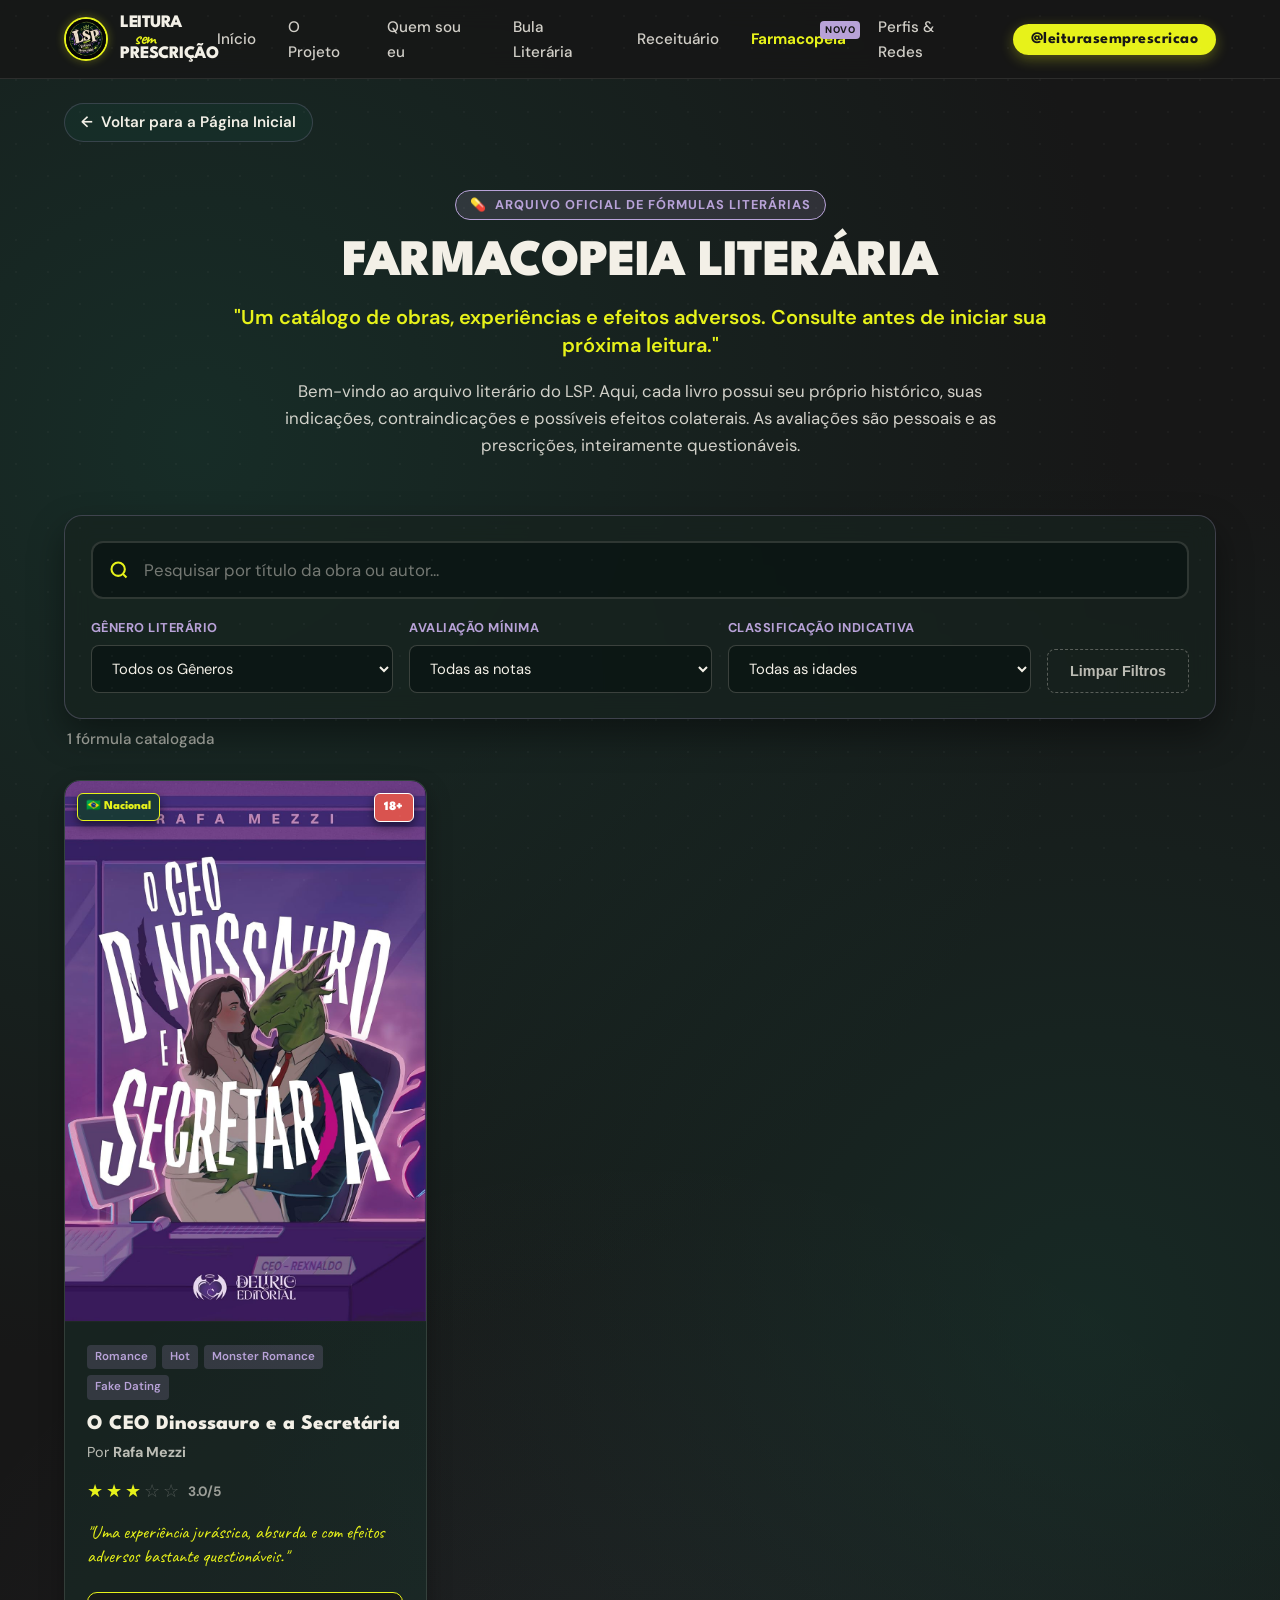
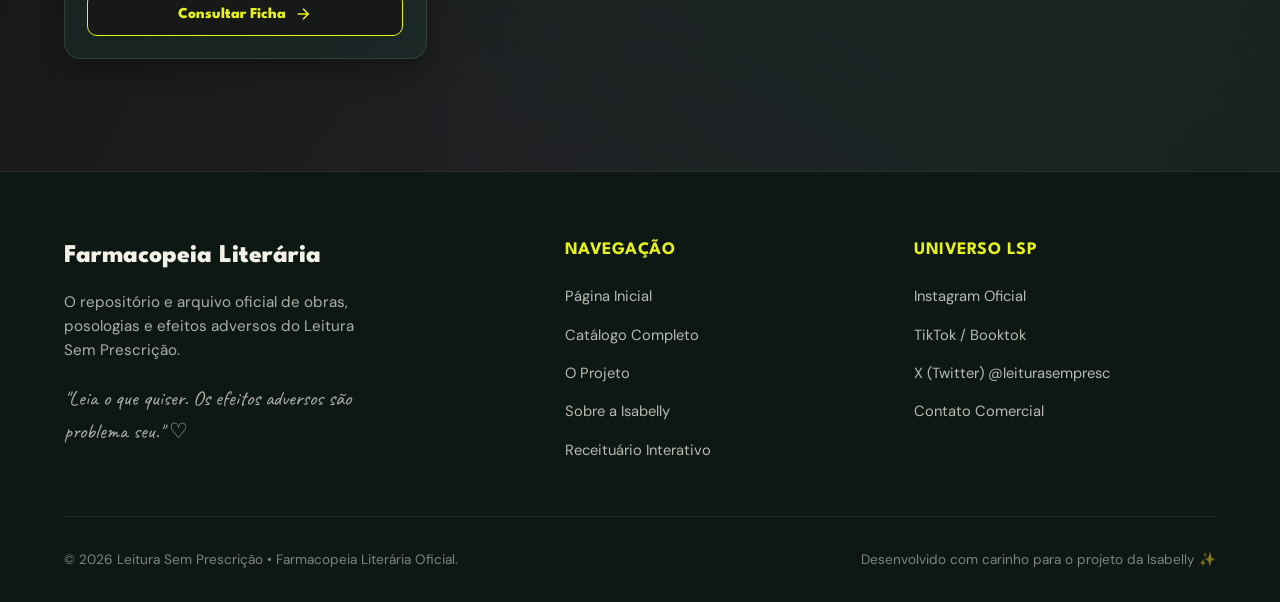
==== farmacopeia.html @ 171c2fbe "isaGay" ====
<!DOCTYPE html>
<html lang="pt-BR">
<head>
  <meta charset="UTF-8">
  <meta name="viewport" content="width=device-width, initial-scale=1.0">
  <title>Farmacopeia Literária | Leitura Sem Prescrição</title>
  <meta name="description" content="Um catálogo de obras, experiências e efeitos adversos. Consulte antes de iniciar sua próxima leitura.">
  <link rel="icon" type="image/jpeg" href="assets/img/logo-badge.jpg">

  <!-- Fontes Oficiais -->
  <link rel="preconnect" href="https://fonts.googleapis.com">
  <link rel="preconnect" href="https://fonts.gstatic.com" crossorigin>
  <link href="https://fonts.googleapis.com/css2?family=Caveat:wght@600;700&family=DM+Sans:ital,opsz,wght@0,9..40,400;0,9..40,500;0,9..40,700;1,9..40,400&family=League+Spartan:wght@700;800;900&family=Playfair+Display:ital,wght@0,700;1,700&display=swap" rel="stylesheet">

  <!-- Estilos Gerais e Específicos -->
  <link rel="stylesheet" href="assets/css/style.css">
  <link rel="stylesheet" href="assets/css/farmacopeia.css">
</head>
<body>

  <!-- Navegação Superior -->
  <nav class="navbar" id="navbar">
    <div class="container nav-container">
      <a href="index.html" class="brand-logo">
        <img src="assets/img/logo-badge.jpg" alt="Logo Leitura Sem Prescrição" class="nav-logo-thumb">
        <div class="brand-text">
          <span class="title-main">Leitura</span>
          <span class="title-hand">sem</span>
          <span class="title-main">Prescrição</span>
        </div>
      </a>

      <button class="mobile-toggle" id="mobileToggle" aria-label="Abrir Menu">
        <svg width="24" height="24" viewBox="0 0 24 24" fill="none" stroke="currentColor" stroke-width="2">
          <path d="M4 6h16M4 12h16M4 18h16"/>
        </svg>
      </button>

      <ul class="nav-menu" id="navMenu">
        <li><a href="index.html" class="nav-link">Início</a></li>
        <li><a href="index.html#sobre" class="nav-link">O Projeto</a></li>
        <li><a href="index.html#criadora" class="nav-link">Quem sou eu</a></li>
        <li><a href="index.html#pilares" class="nav-link">Bula Literária</a></li>
        <li><a href="index.html#receituario" class="nav-link">Receituário</a></li>
        <li><a href="farmacopeia.html" class="nav-link nav-highlight">Farmacopeia</a></li>
        <li><a href="index.html#redes" class="nav-link">Perfis & Redes</a></li>
        <li><a href="https://www.instagram.com/leiturasemprescricao" target="_blank" rel="noopener" class="nav-cta">@leiturasemprescricao</a></li>
      </ul>
    </div>
  </nav>

  <!-- Barra de Retorno / Breadcrumb -->
  <div class="container breadcrumb-bar">
    <a href="index.html" class="btn-voltar">
      <span>←</span>
      <span>Voltar para a Página Inicial</span>
    </a>
  </div>

  <!-- Cabeçalho Oficial da Farmacopeia -->
  <header class="farmacopeia-header">
    <div class="container header-inner">
      <span class="badge-archive">
        <span>💊</span>
        <span>Arquivo Oficial de Fórmulas Literárias</span>
      </span>
      <h1 class="farmacopeia-title">FARMACOPEIA LITERÁRIA</h1>
      <p class="farmacopeia-subtitle">
        "Um catálogo de obras, experiências e efeitos adversos. Consulte antes de iniciar sua próxima leitura."
      </p>
      <p class="farmacopeia-desc">
        Bem-vindo ao arquivo literário do LSP. Aqui, cada livro possui seu próprio histórico, suas indicações, contraindicações e possíveis efeitos colaterais. As avaliações são pessoais e as prescrições, inteiramente questionáveis.
      </p>
    </div>
  </header>

  <!-- Seção de Filtros e Pesquisa em Tempo Real -->
  <section class="filters-section">
    <div class="container">
      <div class="filters-wrapper">
        <!-- Campo de Pesquisa -->
        <div class="search-box-row">
          <div class="search-input-group">
            <span class="search-icon">
              <svg width="20" height="20" viewBox="0 0 24 24" fill="none" stroke="currentColor" stroke-width="2.5">
                <circle cx="11" cy="11" r="8"/>
                <line x1="21" y1="21" x2="16.65" y2="16.65"/>
              </svg>
            </span>
            <input 
              type="text" 
              id="searchInput" 
              class="search-input" 
              placeholder="Pesquisar por título da obra ou autor..."
              autocomplete="off"
            >
          </div>
        </div>

        <!-- Filtros Rápidos -->
        <div class="filters-row">
          <div class="filter-item">
            <label for="filterGenero">Gênero Literário</label>
            <select id="filterGenero" class="custom-select">
              <option value="">Todos os Gêneros</option>
            </select>
          </div>

          <div class="filter-item">
            <label for="filterAvaliacao">Avaliação Mínima</label>
            <select id="filterAvaliacao" class="custom-select">
              <option value="">Todas as notas</option>
              <option value="5">★★★★★ (5 estrelas)</option>
              <option value="4">★★★★☆ (4+ estrelas)</option>
              <option value="3">★★★☆☆ (3+ estrelas)</option>
            </select>
          </div>

          <div class="filter-item">
            <label for="filterClassificacao">Classificação Indicativa</label>
            <select id="filterClassificacao" class="custom-select">
              <option value="">Todas as idades</option>
            </select>
          </div>

          <button type="button" id="btnLimparFiltros" class="btn-limpar">
            <span>Limpar Filtros</span>
          </button>
        </div>
      </div>

      <!-- Barra de Resultados -->
      <div class="catalog-status-bar">
        <span class="results-counter" id="resultsCounter">Carregando acervo...</span>
      </div>

      <!-- Grade do Catálogo -->
      <div class="catalog-grid" id="catalogGrid">
        <!-- Cards inseridos dinamicamente pelo JavaScript -->
      </div>

      <!-- Estado Vazio / Sem Resultados -->
      <div class="empty-state" id="emptyState" style="display: none;">
        <div class="empty-icon">🧪</div>
        <h3>Fórmula não encontrada!</h3>
        <p>Não encontramos essa fórmula no nosso arquivo. Tente outra busca ou limpe os filtros para explorar outras obras!</p>
      </div>
    </div>
  </section>

  <!-- Modal / Painel da Ficha Farmacêutica -->
  <div class="ficha-modal" id="fichaModal" role="dialog" aria-modal="true">
    <div class="modal-backdrop" id="modalBackdrop"></div>
    <div class="modal-dialog">
      <button class="modal-close-btn" id="modalClose" aria-label="Fechar Ficha">
        <svg width="20" height="20" viewBox="0 0 24 24" fill="none" stroke="currentColor" stroke-width="2.5">
          <line x1="18" y1="6" x2="6" y2="18"/>
          <line x1="6" y1="6" x2="18" y2="18"/>
        </svg>
      </button>
      <div id="fichaContent">
        <!-- Conteúdo detalhado injetado via JavaScript -->
      </div>
    </div>
  </div>

  <!-- Rodapé -->
  <footer class="footer">
    <div class="container">
      <div class="footer-top">
        <div class="footer-brand">
          <h4>Farmacopeia Literária</h4>
          <p>
            O repositório e arquivo oficial de obras, posologias e efeitos adversos do Leitura Sem Prescrição.
          </p>
          <p class="font-hand text-yellow" style="font-size: 1.3rem;">
            "Leia o que quiser. Os efeitos adversos são problema seu." ♡
          </p>
        </div>

        <div class="footer-col">
          <h5>Navegação</h5>
          <ul class="footer-links">
            <li><a href="index.html">Página Inicial</a></li>
            <li><a href="farmacopeia.html">Catálogo Completo</a></li>
            <li><a href="index.html#sobre">O Projeto</a></li>
            <li><a href="index.html#criadora">Sobre a Isabelly</a></li>
            <li><a href="index.html#receituario">Receituário Interativo</a></li>
          </ul>
        </div>

        <div class="footer-col">
          <h5>Universo LSP</h5>
          <ul class="footer-links">
            <li><a href="https://www.instagram.com/leiturasemprescricao" target="_blank" rel="noopener">Instagram Oficial</a></li>
            <li><a href="https://www.tiktok.com/@leiturasemprescricao" target="_blank" rel="noopener">TikTok / Booktok</a></li>
            <li><a href="https://x.com/leiturasempresc" target="_blank" rel="noopener">X (Twitter) @leiturasempresc</a></li>
            <li><a href="mailto:contato.leiturasemprescricao@gmail.com">Contato Comercial</a></li>
          </ul>
        </div>
      </div>

      <div class="footer-bottom">
        <div>© 2026 Leitura Sem Prescrição • Farmacopeia Literária Oficial.</div>
        <div>Desenvolvido com carinho para o projeto da Isabelly ✨</div>
      </div>
    </div>
  </footer>

  <!-- Scripts: Banco de Dados de Livros e Lógica da Farmacopeia -->
  <script src="assets/data/livros.js"></script>
  <script src="assets/js/farmacopeia.js"></script>
</body>
</html>
---- assets/css/style.css ----
:root {
  --color-green-deep: #173B32;
  --color-green-darker: #0d231e;
  --color-offwhite: #F3F0E7;
  --color-black: #171717;
  --color-lilac: #B8A2D8;
  --color-acid-yellow: #E7F21A;
  --color-dark-surface: #1f2723;
  --color-card-bg: rgba(23, 59, 50, 0.45);
  
  --font-title: 'League Spartan', -apple-system, sans-serif;
  --font-body: 'DM Sans', sans-serif;
  --font-hand: 'Caveat', cursive;
  --font-editorial: 'Playfair Display', serif;

  --border-radius: 16px;
  --transition: all 0.25s cubic-bezier(0.16, 1, 0.3, 1);
}

/* Reset e Base */
* {
  margin: 0;
  padding: 0;
  box-sizing: border-box;
}

html {
  scroll-behavior: smooth;
}

body {
  background-color: var(--color-black);
  color: var(--color-offwhite);
  font-family: var(--font-body);
  line-height: 1.6;
  overflow-x: hidden;
  position: relative;
  background-image: 
    radial-gradient(circle at 15% 20%, rgba(23, 59, 50, 0.6) 0%, transparent 45%),
    radial-gradient(circle at 85% 60%, rgba(23, 59, 50, 0.5) 0%, transparent 50%),
    radial-gradient(circle at 50% 90%, rgba(184, 162, 216, 0.08) 0%, transparent 40%);
}

/* Textura sutil de ruído/grão analógico */
body::before {
  content: "";
  position: fixed;
  top: 0; left: 0; right: 0; bottom: 0;
  background: radial-gradient(#ffffff 1px, transparent 1px);
  background-size: 32px 32px;
  opacity: 0.03;
  pointer-events: none;
  z-index: 9999;
}

a {
  color: inherit;
  text-decoration: none;
}

img {
  max-width: 100%;
  display: block;
}

/* Container */
.container {
  width: 90%;
  max-width: 1180px;
  margin: 0 auto;
}

/* Tipografia e Helpers */
.font-hand {
  font-family: var(--font-hand);
}

.text-yellow {
  color: var(--color-acid-yellow);
}

.text-lilac {
  color: var(--color-lilac);
}

.doodle-crown {
  display: inline-block;
  color: var(--color-acid-yellow);
  margin-right: 6px;
  transform: rotate(-8deg);
}

.doodle-sparkle {
  color: var(--color-lilac);
  display: inline-block;
}

/* Navbar */
.navbar {
  position: sticky;
  top: 0;
  z-index: 1000;
  backdrop-filter: blur(14px);
  -webkit-backdrop-filter: blur(14px);
  background: rgba(23, 23, 23, 0.85);
  border-bottom: 1px solid rgba(243, 240, 231, 0.1);
  transition: var(--transition);
}

.nav-container {
  display: flex;
  justify-content: space-between;
  align-items: center;
  padding: 0.85rem 0;
}

.brand-logo {
  display: flex;
  align-items: center;
  gap: 12px;
}

.nav-logo-thumb {
  width: 44px;
  height: 44px;
  border-radius: 50%;
  border: 2px solid var(--color-acid-yellow);
  object-fit: cover;
  box-shadow: 0 0 10px rgba(231, 242, 26, 0.3);
}

.brand-text {
  font-family: var(--font-title);
  font-weight: 800;
  font-size: 1.25rem;
  letter-spacing: -0.5px;
  display: flex;
  flex-direction: column;
  line-height: 1;
}

.brand-text .title-main {
  color: var(--color-offwhite);
  text-transform: uppercase;
  font-size: 1.1rem;
}

.brand-text .title-hand {
  font-family: var(--font-hand);
  color: var(--color-acid-yellow);
  font-size: 1.15rem;
  margin: -3px 0 -2px 14px;
  font-weight: bold;
}

.nav-menu {
  display: flex;
  gap: 2rem;
  list-style: none;
  align-items: center;
}

.nav-link {
  font-weight: 500;
  font-size: 0.95rem;
  position: relative;
  transition: var(--transition);
  color: rgba(243, 240, 231, 0.85);
}

.nav-link:hover {
  color: var(--color-acid-yellow);
}

.nav-cta {
  background: var(--color-acid-yellow);
  color: var(--color-black);
  padding: 0.5rem 1.1rem;
  border-radius: 99px;
  font-weight: 700;
  font-family: var(--font-title);
  letter-spacing: 0.5px;
  box-shadow: 0 4px 14px rgba(231, 242, 26, 0.3);
  transition: var(--transition);
}

.nav-cta:hover {
  transform: translateY(-2px);
  background: #f7ff3d;
  box-shadow: 0 6px 18px rgba(231, 242, 26, 0.5);
  color: #000;
}

.mobile-toggle {
  display: none;
  background: none;
  border: none;
  color: var(--color-offwhite);
  cursor: pointer;
}

/* Banner ticker / fita de tópicos */
.ticker-banner {
  background: var(--color-acid-yellow);
  color: var(--color-black);
  padding: 10px 0;
  overflow: hidden;
  white-space: nowrap;
  font-family: var(--font-title);
  font-weight: 800;
  text-transform: uppercase;
  font-size: 0.9rem;
  letter-spacing: 1px;
  box-shadow: inset 0 2px 5px rgba(0,0,0,0.2);
  transform: rotate(-0.7deg);
  margin-top: -5px;
  margin-bottom: 2rem;
  border-top: 2px solid var(--color-black);
  border-bottom: 2px solid var(--color-black);
}

.ticker-track {
  display: inline-flex;
  animation: ticker-slide 28s linear infinite;
}

.ticker-item {
  display: inline-flex;
  align-items: center;
  gap: 1.5rem;
  padding-right: 2rem;
}

.ticker-dot {
  width: 8px;
  height: 8px;
  background-color: var(--color-black);
  border-radius: 50%;
  display: inline-block;
}

@keyframes ticker-slide {
  from { transform: translateX(0); }
  to { transform: translateX(-50%); }
}

/* HERO SECTION */
.hero {
  padding: 3rem 0 5rem;
  position: relative;
}

.hero-grid {
  display: grid;
  grid-template-columns: 1.15fr 0.85fr;
  gap: 3.5rem;
  align-items: center;
}

.hero-tag {
  display: inline-flex;
  align-items: center;
  gap: 8px;
  background: rgba(184, 162, 216, 0.15);
  border: 1px solid var(--color-lilac);
  color: var(--color-lilac);
  padding: 6px 14px;
  border-radius: 99px;
  font-size: 0.85rem;
  font-weight: 600;
  margin-bottom: 1.5rem;
}

.hero-title {
  font-family: var(--font-title);
  font-size: 3.4rem;
  font-weight: 800;
  line-height: 1.08;
  letter-spacing: -1px;
  margin-bottom: 1.25rem;
}

.hero-title .handwriting {
  font-family: var(--font-hand);
  color: var(--color-acid-yellow);
  font-size: 4rem;
  display: inline-block;
  transform: rotate(-4deg);
  font-weight: 700;
  margin: 0 4px;
}

.hero-subtitle {
  font-size: 1.2rem;
  color: rgba(243, 240, 231, 0.85);
  margin-bottom: 2rem;
  max-width: 540px;
}

/* Papel rasgado adesivo "Aviso de Bula" */
.torn-paper-note {
  position: relative;
  background: var(--color-offwhite);
  color: var(--color-black);
  padding: 1.4rem 1.6rem;
  border-radius: 4px;
  box-shadow: 0 10px 25px rgba(0, 0, 0, 0.4), 0 2px 4px rgba(0,0,0,0.2);
  margin-bottom: 2rem;
  transform: rotate(-1.5deg);
  border-left: 6px solid var(--color-acid-yellow);
  font-family: var(--font-hand);
  font-size: 1.45rem;
  line-height: 1.35;
  font-weight: 700;
}

.torn-paper-note::before {
  content: "TAPE / PRESCRIÇÃO";
  position: absolute;
  top: -12px;
  right: 25px;
  background: rgba(184, 162, 216, 0.85);
  color: #171717;
  font-family: var(--font-title);
  font-size: 0.65rem;
  padding: 3px 12px;
  font-weight: 800;
  letter-spacing: 1px;
  transform: rotate(3deg);
  box-shadow: 0 2px 4px rgba(0,0,0,0.15);
}

.torn-paper-note .note-heart {
  color: var(--color-green-deep);
  font-size: 1.6rem;
  display: inline-block;
  margin-left: 6px;
  vertical-align: middle;
}

.hero-actions {
  display: flex;
  gap: 1rem;
  flex-wrap: wrap;
  align-items: center;
}

.btn-primary {
  display: inline-flex;
  align-items: center;
  gap: 10px;
  background: var(--color-acid-yellow);
  color: var(--color-black);
  font-family: var(--font-title);
  font-weight: 800;
  font-size: 1rem;
  padding: 0.85rem 1.75rem;
  border-radius: 99px;
  transition: var(--transition);
  box-shadow: 0 6px 20px rgba(231, 242, 26, 0.35);
}

.btn-primary:hover {
  transform: translateY(-3px) scale(1.02);
  background: #f7ff3d;
  box-shadow: 0 10px 28px rgba(231, 242, 26, 0.5);
}

.btn-secondary {
  display: inline-flex;
  align-items: center;
  gap: 10px;
  background: transparent;
  color: var(--color-offwhite);
  border: 2px solid rgba(243, 240, 231, 0.3);
  font-family: var(--font-title);
  font-weight: 700;
  font-size: 1rem;
  padding: 0.8rem 1.6rem;
  border-radius: 99px;
  transition: var(--transition);
}

.btn-secondary:hover {
  border-color: var(--color-lilac);
  color: var(--color-lilac);
  background: rgba(184, 162, 216, 0.1);
  transform: translateY(-2px);
}

/* Imagem Visual Hero */
.hero-visual {
  position: relative;
  display: flex;
  justify-content: center;
  align-items: center;
}

.hero-badge-wrap {
  position: relative;
  z-index: 2;
  width: 100%;
  max-width: 420px;
  animation: floatSlow 6s ease-in-out infinite;
}

@keyframes floatSlow {
  0%, 100% { transform: translateY(0px) rotate(0deg); }
  50% { transform: translateY(-10px) rotate(1deg); }
}

.hero-main-img {
  width: 100%;
  border-radius: 50%;
  box-shadow: 0 20px 50px rgba(0, 0, 0, 0.7), 0 0 0 8px rgba(23, 59, 50, 0.6), 0 0 25px rgba(231, 242, 26, 0.25);
  border: 4px solid var(--color-acid-yellow);
}

/* Badges flutuantes */
.float-tag {
  position: absolute;
  background: #171717;
  border: 1px solid var(--color-lilac);
  color: var(--color-offwhite);
  padding: 8px 14px;
  border-radius: 12px;
  font-size: 0.85rem;
  font-weight: 600;
  box-shadow: 0 8px 24px rgba(0,0,0,0.5);
  display: flex;
  align-items: center;
  gap: 8px;
  z-index: 3;
}

.float-tag.tag-top-right {
  top: 10px;
  right: -15px;
  border-color: var(--color-acid-yellow);
  transform: rotate(6deg);
}

.float-tag.tag-bottom-left {
  bottom: 25px;
  left: -20px;
  border-color: var(--color-lilac);
  transform: rotate(-5deg);
}

/* SEÇÃO MANIFESTO / SOBRE O PROJETO */
.section {
  padding: 5rem 0;
  position: relative;
}

.section-darker {
  background-color: rgba(13, 35, 30, 0.65);
  border-top: 1px solid rgba(243, 240, 231, 0.05);
  border-bottom: 1px solid rgba(243, 240, 231, 0.05);
}

.section-header {
  text-align: center;
  max-width: 700px;
  margin: 0 auto 3.5rem;
}

.section-subtitle {
  font-family: var(--font-hand);
  color: var(--color-acid-yellow);
  font-size: 1.5rem;
  font-weight: bold;
  letter-spacing: 0.5px;
}

.section-title {
  font-family: var(--font-title);
  font-size: 2.5rem;
  font-weight: 800;
  color: var(--color-offwhite);
  margin-top: 4px;
  text-transform: uppercase;
}

.manifesto-cards {
  display: grid;
  grid-template-columns: repeat(auto-fit, minmax(320px, 1fr));
  gap: 2rem;
}

.manifesto-card {
  background: rgba(23, 59, 50, 0.3);
  border: 1px solid rgba(243, 240, 231, 0.12);
  border-radius: var(--border-radius);
  padding: 2.2rem;
  position: relative;
  backdrop-filter: blur(8px);
  transition: var(--transition);
  overflow: hidden;
}

.manifesto-card::before {
  content: "";
  position: absolute;
  top: 0; left: 0; width: 100%; height: 4px;
  background: linear-gradient(90deg, var(--color-acid-yellow), var(--color-lilac));
  opacity: 0;
  transition: var(--transition);
}

.manifesto-card:hover {
  transform: translateY(-6px);
  border-color: var(--color-acid-yellow);
  background: rgba(23, 59, 50, 0.55);
  box-shadow: 0 15px 35px rgba(0, 0, 0, 0.35);
}

.manifesto-card:hover::before {
  opacity: 1;
}

.manifesto-icon {
  font-size: 2.2rem;
  margin-bottom: 1.2rem;
}

.manifesto-card h3 {
  font-family: var(--font-title);
  font-size: 1.4rem;
  font-weight: 800;
  margin-bottom: 0.8rem;
  color: var(--color-offwhite);
}

.manifesto-card p {
  color: rgba(243, 240, 231, 0.8);
  font-size: 0.98rem;
}

.card-stamp {
  position: absolute;
  bottom: 12px;
  right: 18px;
  font-family: var(--font-hand);
  font-size: 1.2rem;
  color: rgba(231, 242, 26, 0.35);
  transform: rotate(-10deg);
  pointer-events: none;
}

/* SEÇÃO QUEM SOU EU / CRIADORA */
.creator-wrapper {
  display: grid;
  grid-template-columns: 0.9fr 1.1fr;
  gap: 3.5rem;
  align-items: center;
}

.creator-image-box {
  position: relative;
}

.polaroid-frame {
  background: var(--color-offwhite);
  padding: 16px 16px 36px 16px;
  border-radius: 6px;
  box-shadow: 0 20px 40px rgba(0, 0, 0, 0.6);
  transform: rotate(-2.5deg);
  position: relative;
  transition: var(--transition);
}

.polaroid-frame:hover {
  transform: rotate(0deg) scale(1.02);
}

.polaroid-frame::after {
  content: "";
  position: absolute;
  top: -15px;
  left: 35%;
  width: 90px;
  height: 28px;
  background: rgba(184, 162, 216, 0.7);
  transform: rotate(-3deg);
  box-shadow: 0 2px 5px rgba(0,0,0,0.2);
}

.polaroid-photo {
  width: 100%;
  aspect-ratio: 4/5;
  object-fit: cover;
  object-position: center 20%;
  border-radius: 4px;
}

.polaroid-caption {
  font-family: var(--font-hand);
  font-size: 1.6rem;
  color: var(--color-black);
  text-align: center;
  margin-top: 14px;
  font-weight: bold;
}

.creator-info .creator-badge {
  display: inline-block;
  background: var(--color-acid-yellow);
  color: var(--color-black);
  padding: 4px 12px;
  border-radius: 6px;
  font-family: var(--font-title);
  font-weight: 800;
  font-size: 0.85rem;
  letter-spacing: 0.5px;
  margin-bottom: 1rem;
}

.creator-info h2 {
  font-family: var(--font-title);
  font-size: 2.8rem;
  font-weight: 800;
  line-height: 1.1;
  margin-bottom: 1.2rem;
}

.creator-bio-text {
  font-size: 1.05rem;
  color: rgba(243, 240, 231, 0.9);
  margin-bottom: 1.5rem;
  line-height: 1.7;
}

.creator-traits {
  display: grid;
  grid-template-columns: 1fr 1fr;
  gap: 1rem;
  margin-bottom: 2rem;
}

.trait-item {
  background: rgba(23, 59, 50, 0.4);
  border: 1px dashed rgba(184, 162, 216, 0.4);
  padding: 12px 16px;
  border-radius: 10px;
  display: flex;
  align-items: center;
  gap: 10px;
}

.trait-item span {
  font-size: 0.92rem;
  font-weight: 500;
}

/* SEÇÃO PILARES / BULA */
.pills-grid {
  display: grid;
  grid-template-columns: repeat(auto-fit, minmax(240px, 1fr));
  gap: 1.5rem;
}

.pillar-card {
  background: #171717;
  border: 1px solid rgba(243, 240, 231, 0.1);
  padding: 1.8rem;
  border-radius: 14px;
  position: relative;
  transition: var(--transition);
}

.pillar-card:hover {
  border-color: var(--color-acid-yellow);
  transform: translateY(-4px);
}

.pillar-number {
  font-family: var(--font-title);
  font-size: 2.5rem;
  font-weight: 800;
  color: rgba(231, 242, 26, 0.25);
  line-height: 1;
  margin-bottom: 0.5rem;
}

.pillar-card h4 {
  font-family: var(--font-title);
  font-size: 1.25rem;
  font-weight: 800;
  margin-bottom: 0.6rem;
  color: var(--color-offwhite);
}

.pillar-card p {
  color: rgba(243, 240, 231, 0.75);
  font-size: 0.92rem;
}

/* SEÇÃO FEED / REDES SOCIAIS & CARROSSEL INTERATIVO */
.social-hub-box {
  background: linear-gradient(135deg, rgba(23, 59, 50, 0.6) 0%, rgba(13, 35, 30, 0.8) 100%);
  border: 1px solid rgba(184, 162, 216, 0.3);
  border-radius: 24px;
  padding: 3rem;
  box-shadow: 0 25px 60px rgba(0, 0, 0, 0.5);
}

.social-header-row {
  display: flex;
  justify-content: space-between;
  align-items: center;
  margin-bottom: 2.5rem;
  flex-wrap: wrap;
  gap: 1.5rem;
}

.ig-profile-header {
  display: flex;
  align-items: center;
  gap: 1.2rem;
}

.ig-avatar {
  width: 72px;
  height: 72px;
  border-radius: 50%;
  border: 3px solid var(--color-acid-yellow);
  object-fit: cover;
  box-shadow: 0 0 15px rgba(231, 242, 26, 0.3);
}

.ig-info h3 {
  font-family: var(--font-title);
  font-size: 1.4rem;
  font-weight: 800;
  display: flex;
  align-items: center;
  gap: 8px;
}

.ig-verified {
  color: var(--color-acid-yellow);
}

.ig-info p {
  font-size: 0.95rem;
  color: rgba(243, 240, 231, 0.8);
}

/* Cards de Links / Redes */
.links-grid {
  display: grid;
  grid-template-columns: repeat(auto-fit, minmax(220px, 1fr));
  gap: 1.2rem;
  margin-bottom: 3rem;
}

.social-action-card {
  background: rgba(23, 23, 23, 0.8);
  border: 1px solid rgba(243, 240, 231, 0.15);
  padding: 1.2rem 1.4rem;
  border-radius: 12px;
  display: flex;
  align-items: center;
  justify-content: space-between;
  transition: var(--transition);
  cursor: pointer;
}

.social-action-card:hover {
  border-color: var(--color-acid-yellow);
  background: var(--color-green-deep);
  transform: translateY(-3px);
}

.social-card-left {
  display: flex;
  align-items: center;
  gap: 12px;
}

.social-card-left .social-icon {
  font-size: 1.5rem;
  color: var(--color-acid-yellow);
}

.social-card-name {
  font-family: var(--font-title);
  font-weight: 700;
  font-size: 1.05rem;
}

.social-card-sub {
  font-size: 0.8rem;
  color: rgba(243, 240, 231, 0.7);
}

/* Carrossel Interativo de Destaques / Lançamento */
.carousel-container {
  margin-top: 2rem;
  background: rgba(0, 0, 0, 0.4);
  padding: 2rem;
  border-radius: 16px;
  border: 1px solid rgba(243, 240, 231, 0.08);
}

.carousel-title-row {
  display: flex;
  justify-content: space-between;
  align-items: center;
  margin-bottom: 1.5rem;
}

.carousel-title-row h4 {
  font-family: var(--font-title);
  font-size: 1.2rem;
  font-weight: 800;
}

.carousel-controls {
  display: flex;
  gap: 8px;
}

.carousel-btn {
  background: rgba(243, 240, 231, 0.1);
  border: 1px solid rgba(243, 240, 231, 0.2);
  color: var(--color-offwhite);
  width: 38px;
  height: 38px;
  border-radius: 50%;
  display: flex;
  align-items: center;
  justify-content: center;
  cursor: pointer;
  transition: var(--transition);
}

.carousel-btn:hover {
  background: var(--color-acid-yellow);
  color: var(--color-black);
  border-color: var(--color-acid-yellow);
}

.cards-slider {
  display: flex;
  gap: 1.2rem;
  overflow-x: auto;
  scroll-behavior: smooth;
  padding-bottom: 1rem;
  scrollbar-width: thin;
  scrollbar-color: var(--color-acid-yellow) rgba(0,0,0,0.3);
}

.cards-slider::-webkit-scrollbar {
  height: 6px;
}
.cards-slider::-webkit-scrollbar-track {
  background: rgba(0,0,0,0.3);
  border-radius: 10px;
}
.cards-slider::-webkit-scrollbar-thumb {
  background: var(--color-acid-yellow);
  border-radius: 10px;
}

.slide-item {
  flex: 0 0 260px;
  background: #171717;
  border: 1px solid rgba(243, 240, 231, 0.1);
  border-radius: 12px;
  padding: 1.4rem;
  position: relative;
  transition: var(--transition);
}

.slide-item:hover {
  border-color: var(--color-lilac);
  transform: translateY(-4px);
}

.slide-tag {
  display: inline-block;
  font-family: var(--font-title);
  font-size: 0.75rem;
  font-weight: 800;
  text-transform: uppercase;
  color: var(--color-acid-yellow);
  margin-bottom: 0.8rem;
}

.slide-item h5 {
  font-family: var(--font-title);
  font-size: 1.15rem;
  font-weight: 700;
  margin-bottom: 0.6rem;
}

.slide-item p {
  font-size: 0.88rem;
  color: rgba(243, 240, 231, 0.75);
  line-height: 1.5;
}

.slide-footer {
  margin-top: 1.2rem;
  font-family: var(--font-hand);
  color: var(--color-lilac);
  font-size: 1.1rem;
}

/* SEÇÃO GERADOR DE PRESCRIÇÃO LITERÁRIA INTERATIVO */
.generator-box {
  background: var(--color-offwhite);
  color: var(--color-black);
  border-radius: 20px;
  padding: 3rem;
  box-shadow: 0 20px 50px rgba(0, 0, 0, 0.6);
  position: relative;
  overflow: hidden;
}

.generator-box::before {
  content: "RECEITUÁRIO OFICIAL";
  position: absolute;
  top: 15px;
  right: 25px;
  font-family: var(--font-title);
  font-weight: 900;
  letter-spacing: 2px;
  font-size: 0.8rem;
  opacity: 0.15;
}

.generator-content {
  max-width: 650px;
  margin: 0 auto;
  text-align: center;
}

.generator-content h3 {
  font-family: var(--font-title);
  font-size: 2.2rem;
  font-weight: 800;
  text-transform: uppercase;
  margin-bottom: 0.5rem;
  color: var(--color-green-deep);
}

.generator-content .generator-desc {
  font-size: 1.05rem;
  color: #444;
  margin-bottom: 2rem;
}

.mood-selector {
  display: flex;
  flex-wrap: wrap;
  gap: 10px;
  justify-content: center;
  margin-bottom: 2rem;
}

.mood-btn {
  background: white;
  border: 2px solid #ddd;
  border-radius: 99px;
  padding: 8px 18px;
  font-family: var(--font-body);
  font-size: 0.95rem;
  font-weight: 600;
  cursor: pointer;
  transition: var(--transition);
  color: #333;
}

.mood-btn:hover, .mood-btn.active {
  border-color: var(--color-green-deep);
  background: var(--color-green-deep);
  color: var(--color-acid-yellow);
  transform: translateY(-2px);
}

.prescription-result {
  background: white;
  border: 2px dashed var(--color-green-deep);
  border-radius: 12px;
  padding: 1.8rem;
  margin-top: 1.5rem;
  text-align: left;
  position: relative;
  display: none;
  animation: fadeIn 0.4s ease;
}

@keyframes fadeIn {
  from { opacity: 0; transform: translateY(10px); }
  to { opacity: 1; transform: translateY(0); }
}

.prescription-result.active {
  display: block;
}

.prescription-header {
  display: flex;
  justify-content: space-between;
  border-bottom: 2px solid #eee;
  padding-bottom: 8px;
  margin-bottom: 12px;
  font-size: 0.85rem;
  color: #666;
  font-weight: 600;
}

.prescription-body h4 {
  font-family: var(--font-title);
  font-size: 1.35rem;
  color: var(--color-green-deep);
  margin-bottom: 4px;
}

.prescription-body .rx-tag {
  display: inline-block;
  background: var(--color-lilac);
  color: #171717;
  font-size: 0.75rem;
  font-weight: 700;
  padding: 2px 8px;
  border-radius: 4px;
  margin-bottom: 10px;
}

.prescription-body p {
  color: #333;
  font-size: 0.98rem;
  line-height: 1.5;
  margin-bottom: 12px;
}

.prescription-warning {
  font-family: var(--font-hand);
  font-size: 1.25rem;
  color: #b22222;
  font-weight: bold;
}

/* FOOTER */
.footer {
  background: #0d1714;
  border-top: 1px solid rgba(243, 240, 231, 0.1);
  padding: 4rem 0 2rem;
  margin-top: 4rem;
}

.footer-top {
  display: grid;
  grid-template-columns: 1.5fr 1fr 1fr;
  gap: 3rem;
  margin-bottom: 3rem;
}

.footer-brand h4 {
  font-family: var(--font-title);
  font-size: 1.6rem;
  font-weight: 800;
  margin-bottom: 0.8rem;
}

.footer-brand p {
  color: rgba(243, 240, 231, 0.7);
  font-size: 0.95rem;
  max-width: 320px;
  margin-bottom: 1.2rem;
}

.footer-col h5 {
  font-family: var(--font-title);
  font-size: 1.1rem;
  font-weight: 700;
  color: var(--color-acid-yellow);
  margin-bottom: 1.2rem;
  text-transform: uppercase;
  letter-spacing: 0.5px;
}

.footer-links {
  list-style: none;
  display: flex;
  flex-direction: column;
  gap: 0.8rem;
}

.footer-links a {
  color: rgba(243, 240, 231, 0.75);
  font-size: 0.92rem;
  transition: var(--transition);
}

.footer-links a:hover {
  color: var(--color-acid-yellow);
  padding-left: 4px;
}

.footer-bottom {
  text-align: center;
  padding-top: 2rem;
  border-top: 1px solid rgba(243, 240, 231, 0.08);
  font-size: 0.85rem;
  color: rgba(243, 240, 231, 0.5);
  display: flex;
  justify-content: space-between;
  align-items: center;
  flex-wrap: wrap;
  gap: 1rem;
}

/* Modal e Toast */
.toast-notice {
  position: fixed;
  bottom: 25px;
  right: 25px;
  background: var(--color-acid-yellow);
  color: var(--color-black);
  padding: 12px 20px;
  border-radius: 99px;
  font-family: var(--font-title);
  font-weight: 800;
  font-size: 0.9rem;
  box-shadow: 0 10px 30px rgba(0,0,0,0.5);
  transform: translateY(100px);
  opacity: 0;
  transition: var(--transition);
  z-index: 10000;
}

.toast-notice.show {
  transform: translateY(0);
  opacity: 1;
}

/* Responsividade */
@media (max-width: 900px) {
  .hero-grid {
    grid-template-columns: 1fr;
    text-align: center;
    gap: 2.5rem;
  }

  .hero-title {
    font-size: 2.7rem;
  }

  .hero-subtitle {
    margin-left: auto;
    margin-right: auto;
  }

  .torn-paper-note {
    text-align: left;
  }

  .hero-actions {
    justify-content: center;
  }

  .creator-wrapper {
    grid-template-columns: 1fr;
    gap: 2.5rem;
  }

  .creator-image-box {
    max-width: 380px;
    margin: 0 auto;
  }

  .footer-top {
    grid-template-columns: 1fr;
    gap: 2rem;
  }
}

@media (max-width: 768px) {
  .nav-menu {
    position: fixed;
    top: 65px;
    left: 0;
    width: 100%;
    background: #171717;
    flex-direction: column;
    padding: 2rem;
    gap: 1.5rem;
    border-bottom: 2px solid var(--color-acid-yellow);
    transform: translateY(-150%);
    transition: var(--transition);
  }

  .nav-menu.active {
    transform: translateY(0);
  }

  .mobile-toggle {
    display: block;
    font-size: 1.5rem;
  }

  .hero-title {
    font-size: 2.2rem;
  }

  .hero-title .handwriting {
    font-size: 2.8rem;
  }

  .social-hub-box {
    padding: 1.8rem;
  }

  .generator-box {
    padding: 1.8rem;
  }

  .creator-traits {
    grid-template-columns: 1fr;
  }
}
---- assets/css/farmacopeia.css ----
/* Farmacopeia Literária - Estilos Oficiais LSP */

/* Tag de destaque do menu */
.nav-highlight {
  color: var(--color-acid-yellow) !important;
  font-weight: 700 !important;
  position: relative;
}

.nav-highlight::after {
  content: "NOVO";
  position: absolute;
  top: -8px;
  right: -14px;
  font-size: 0.6rem;
  background: var(--color-lilac);
  color: #171717;
  padding: 1px 5px;
  border-radius: 4px;
  font-weight: 800;
  letter-spacing: 0.5px;
}

/* Banner de Retorno / Breadcrumbs */
.breadcrumb-bar {
  padding: 1.5rem 0 0.5rem;
}

.btn-voltar {
  display: inline-flex;
  align-items: center;
  gap: 8px;
  color: var(--color-offwhite);
  font-size: 0.95rem;
  font-weight: 600;
  transition: var(--transition);
  background: rgba(23, 59, 50, 0.4);
  padding: 6px 16px;
  border-radius: 99px;
  border: 1px solid rgba(184, 162, 216, 0.2);
}

.btn-voltar:hover {
  color: var(--color-acid-yellow);
  border-color: var(--color-acid-yellow);
  transform: translateX(-3px);
}

/* Cabeçalho da Farmacopeia */
.farmacopeia-header {
  padding: 2.5rem 0 2rem;
  text-align: center;
}

.header-inner {
  max-width: 820px;
  margin: 0 auto;
}

.badge-archive {
  display: inline-flex;
  align-items: center;
  gap: 8px;
  background: rgba(184, 162, 216, 0.15);
  border: 1px solid var(--color-lilac);
  color: var(--color-lilac);
  padding: 4px 14px;
  border-radius: 99px;
  font-size: 0.8rem;
  font-weight: 700;
  letter-spacing: 1px;
  text-transform: uppercase;
  margin-bottom: 1rem;
}

.farmacopeia-title {
  font-family: var(--font-title);
  font-size: 3.2rem;
  font-weight: 900;
  letter-spacing: -1px;
  line-height: 1.05;
  text-transform: uppercase;
  margin-bottom: 0.8rem;
}

.farmacopeia-subtitle {
  font-size: 1.25rem;
  color: var(--color-acid-yellow);
  font-weight: 600;
  margin-bottom: 1.2rem;
  line-height: 1.4;
}

.farmacopeia-desc {
  font-size: 1.05rem;
  color: rgba(243, 240, 231, 0.85);
  line-height: 1.6;
  max-width: 720px;
  margin: 0 auto;
}

/* Barra de Filtros e Busca */
.filters-section {
  padding: 1.5rem 0 3rem;
}

.filters-wrapper {
  background: rgba(23, 35, 30, 0.7);
  border: 1px solid rgba(184, 162, 216, 0.25);
  border-radius: 18px;
  padding: 1.6rem;
  backdrop-filter: blur(12px);
  box-shadow: 0 15px 35px rgba(0, 0, 0, 0.4);
}

.search-box-row {
  margin-bottom: 1.2rem;
}

.search-input-group {
  position: relative;
  display: flex;
  align-items: center;
}

.search-icon {
  position: absolute;
  left: 18px;
  color: var(--color-acid-yellow);
  display: flex;
  align-items: center;
  pointer-events: none;
}

.search-input {
  width: 100%;
  background: rgba(13, 23, 20, 0.9);
  border: 2px solid rgba(243, 240, 231, 0.15);
  border-radius: 12px;
  padding: 1rem 1rem 1rem 3.2rem;
  color: var(--color-offwhite);
  font-family: var(--font-body);
  font-size: 1.05rem;
  transition: var(--transition);
}

.search-input:focus {
  outline: none;
  border-color: var(--color-acid-yellow);
  box-shadow: 0 0 15px rgba(231, 242, 26, 0.25);
}

.search-input::placeholder {
  color: rgba(243, 240, 231, 0.45);
}

.filters-row {
  display: flex;
  flex-wrap: wrap;
  gap: 1rem;
  align-items: flex-end;
}

.filter-item {
  flex: 1 1 180px;
  display: flex;
  flex-direction: column;
  gap: 6px;
}

.filter-item label {
  font-size: 0.8rem;
  font-weight: 700;
  text-transform: uppercase;
  letter-spacing: 0.5px;
  color: var(--color-lilac);
}

.custom-select {
  background: rgba(13, 23, 20, 0.9);
  border: 1px solid rgba(243, 240, 231, 0.2);
  border-radius: 8px;
  padding: 0.75rem 1rem;
  color: var(--color-offwhite);
  font-family: var(--font-body);
  font-size: 0.92rem;
  cursor: pointer;
  transition: var(--transition);
}

.custom-select:focus {
  outline: none;
  border-color: var(--color-acid-yellow);
}

.btn-limpar {
  background: transparent;
  color: rgba(243, 240, 231, 0.75);
  border: 1px dashed rgba(243, 240, 231, 0.3);
  padding: 0.75rem 1.4rem;
  border-radius: 8px;
  font-weight: 600;
  font-size: 0.9rem;
  cursor: pointer;
  transition: var(--transition);
  height: 44px;
  display: inline-flex;
  align-items: center;
  justify-content: center;
}

.btn-limpar:hover {
  border-color: var(--color-acid-yellow);
  color: var(--color-acid-yellow);
  background: rgba(231, 242, 26, 0.08);
}

/* Informações de Status / Contador */
.catalog-status-bar {
  display: flex;
  justify-content: space-between;
  align-items: center;
  padding: 0.5rem 0.2rem 1.8rem;
}

.results-counter {
  font-size: 0.95rem;
  color: rgba(243, 240, 231, 0.65);
  font-weight: 500;
}

/* Grade de Livros */
.catalog-grid {
  display: grid;
  grid-template-columns: repeat(auto-fill, minmax(290px, 1fr));
  gap: 2rem;
}

/* Card do Livro */
.book-card {
  background: rgba(23, 59, 50, 0.35);
  border: 1px solid rgba(243, 240, 231, 0.12);
  border-radius: 16px;
  overflow: hidden;
  display: flex;
  flex-direction: column;
  transition: var(--transition);
  position: relative;
  box-shadow: 0 10px 25px rgba(0, 0, 0, 0.3);
}

.book-card:hover {
  transform: translateY(-6px);
  border-color: var(--color-acid-yellow);
  box-shadow: 0 15px 35px rgba(0, 0, 0, 0.5);
  background: rgba(23, 59, 50, 0.5);
}

.book-card-cover-wrap {
  position: relative;
  width: 100%;
  aspect-ratio: 2/3;
  background: #0d1714;
  overflow: hidden;
  border-bottom: 1px solid rgba(243, 240, 231, 0.08);
}

.book-cover-img {
  width: 100%;
  height: 100%;
  object-fit: cover;
  transition: transform 0.4s ease;
}

.book-card:hover .book-cover-img {
  transform: scale(1.04);
}

/* Placeholder de Capa Coerente com o LSP */
.book-cover-placeholder {
  width: 100%;
  height: 100%;
  display: flex;
  flex-direction: column;
  justify-content: center;
  align-items: center;
  padding: 1.5rem;
  text-align: center;
  background: linear-gradient(145deg, #173b32 0%, #0d1714 100%);
  position: relative;
  border: 2px dashed rgba(231, 242, 26, 0.3);
}

.placeholder-tape {
  position: absolute;
  top: 15px;
  background: var(--color-acid-yellow);
  color: var(--color-black);
  font-family: var(--font-title);
  font-weight: 800;
  font-size: 0.65rem;
  letter-spacing: 1px;
  padding: 2px 10px;
  transform: rotate(-3deg);
}

.placeholder-icon {
  font-size: 2.5rem;
  margin-bottom: 0.6rem;
  opacity: 0.8;
}

.placeholder-title {
  font-family: var(--font-title);
  font-size: 1.15rem;
  font-weight: 800;
  color: var(--color-offwhite);
  line-height: 1.2;
  margin-bottom: 6px;
}

.placeholder-author {
  font-size: 0.85rem;
  color: rgba(243, 240, 231, 0.7);
  margin-bottom: 10px;
}

.placeholder-tag {
  font-size: 0.75rem;
  color: var(--color-lilac);
  background: rgba(184, 162, 216, 0.15);
  padding: 2px 8px;
  border-radius: 4px;
  border: 1px solid rgba(184, 162, 216, 0.3);
}

.badge-rating-age {
  position: absolute;
  top: 12px;
  right: 12px;
  background: #d9534f;
  color: #fff;
  border: 1px solid #fff;
  font-family: var(--font-title);
  font-size: 0.8rem;
  font-weight: 900;
  padding: 3px 9px;
  border-radius: 6px;
  box-shadow: 0 4px 10px rgba(0,0,0,0.5);
  letter-spacing: 0.5px;
}

.badge-nacional {
  position: absolute;
  top: 12px;
  left: 12px;
  background: rgba(23, 59, 50, 0.9);
  color: var(--color-acid-yellow);
  border: 1px solid var(--color-acid-yellow);
  font-family: var(--font-title);
  font-size: 0.75rem;
  font-weight: 800;
  padding: 3px 8px;
  border-radius: 6px;
  box-shadow: 0 4px 10px rgba(0,0,0,0.5);
  backdrop-filter: blur(4px);
}

.ficha-pill-tag.tag-nacional {
  background: var(--color-green-deep);
  color: var(--color-acid-yellow);
  border: 1px solid var(--color-acid-yellow);
  font-weight: 800;
}

/* Corpo do Card */
.book-card-body {
  padding: 1.4rem;
  display: flex;
  flex-direction: column;
  flex-grow: 1;
}

.book-card-genres {
  display: flex;
  flex-wrap: wrap;
  gap: 6px;
  margin-bottom: 0.8rem;
}

.badge-genero {
  background: rgba(184, 162, 216, 0.18);
  color: var(--color-lilac);
  font-size: 0.72rem;
  font-weight: 600;
  padding: 3px 8px;
  border-radius: 4px;
}

.book-card-title {
  font-family: var(--font-title);
  font-size: 1.3rem;
  font-weight: 800;
  line-height: 1.2;
  margin-bottom: 4px;
  color: var(--color-offwhite);
}

.book-card-author {
  font-size: 0.9rem;
  color: rgba(243, 240, 231, 0.75);
  margin-bottom: 0.8rem;
}

.book-card-rating {
  margin-bottom: 0.8rem;
  display: flex;
  align-items: center;
  gap: 3px;
}

.star-filled {
  color: var(--color-acid-yellow);
  font-size: 1.15rem;
}

.star-half {
  color: var(--color-acid-yellow);
  opacity: 0.75;
  font-size: 1.15rem;
}

.star-empty {
  color: rgba(243, 240, 231, 0.25);
  font-size: 1.15rem;
}

.star-score {
  font-size: 0.85rem;
  font-weight: 700;
  color: rgba(243, 240, 231, 0.6);
  margin-left: 6px;
}

.book-card-quote {
  font-size: 1.15rem;
  color: var(--color-acid-yellow);
  line-height: 1.35;
  margin-bottom: 1.4rem;
  flex-grow: 1;
}

.btn-consultar-ficha {
  width: 100%;
  background: rgba(23, 23, 23, 0.8);
  border: 1px solid var(--color-acid-yellow);
  color: var(--color-acid-yellow);
  padding: 0.75rem 1rem;
  border-radius: 10px;
  font-family: var(--font-title);
  font-weight: 800;
  font-size: 0.95rem;
  cursor: pointer;
  display: inline-flex;
  align-items: center;
  justify-content: center;
  gap: 8px;
  transition: var(--transition);
}

.btn-consultar-ficha:hover {
  background: var(--color-acid-yellow);
  color: var(--color-black);
  transform: translateY(-2px);
  box-shadow: 0 4px 15px rgba(231, 242, 26, 0.3);
}

/* Estado Vazio (Sem Resultados) */
.empty-state {
  text-align: center;
  padding: 4rem 1.5rem;
  background: rgba(23, 35, 30, 0.4);
  border: 2px dashed rgba(184, 162, 216, 0.3);
  border-radius: 16px;
  max-width: 600px;
  margin: 2rem auto;
}

.empty-icon {
  font-size: 3rem;
  margin-bottom: 1rem;
}

.empty-state h3 {
  font-family: var(--font-title);
  font-size: 1.6rem;
  font-weight: 800;
  margin-bottom: 0.5rem;
  color: var(--color-offwhite);
}

.empty-state p {
  color: rgba(243, 240, 231, 0.8);
  font-size: 1rem;
}

/* MODAL / PAINEL DA FICHA FARMACÊUTICA */
.ficha-modal {
  position: fixed;
  top: 0;
  left: 0;
  width: 100%;
  height: 100%;
  z-index: 2000;
  display: flex;
  align-items: center;
  justify-content: center;
  opacity: 0;
  visibility: hidden;
  transition: var(--transition);
  padding: 1.5rem;
}

.ficha-modal.active {
  opacity: 1;
  visibility: visible;
}

.modal-backdrop {
  position: absolute;
  top: 0;
  left: 0;
  width: 100%;
  height: 100%;
  background: rgba(10, 15, 12, 0.85);
  backdrop-filter: blur(10px);
}

.modal-dialog {
  position: relative;
  width: 100%;
  max-width: 900px;
  max-height: 90vh;
  background: var(--color-offwhite);
  color: var(--color-black);
  border-radius: 18px;
  overflow-y: auto;
  box-shadow: 0 25px 60px rgba(0, 0, 0, 0.8), 0 0 0 4px rgba(23, 59, 50, 0.8);
  z-index: 10;
  border-top: 8px solid var(--color-green-deep);
  animation: modalScale 0.3s cubic-bezier(0.16, 1, 0.3, 1);
}

@keyframes modalScale {
  from { transform: scale(0.95); opacity: 0; }
  to { transform: scale(1); opacity: 1; }
}

.modal-close-btn {
  position: absolute;
  top: 14px;
  right: 18px;
  background: var(--color-black);
  color: var(--color-offwhite);
  border: none;
  width: 36px;
  height: 36px;
  border-radius: 50%;
  display: flex;
  align-items: center;
  justify-content: center;
  cursor: pointer;
  z-index: 20;
  transition: var(--transition);
}

.modal-close-btn:hover {
  background: var(--color-acid-yellow);
  color: var(--color-black);
  transform: rotate(90deg);
}

/* Estrutura Interna da Ficha Farmacêutica */
.ficha-document {
  padding: 2.2rem;
}

.ficha-doc-header {
  display: flex;
  justify-content: space-between;
  align-items: center;
  border-bottom: 2px dashed #bbb;
  padding-bottom: 1rem;
  margin-bottom: 2rem;
  flex-wrap: wrap;
  gap: 1rem;
}

.ficha-doc-stamp span {
  display: block;
  font-size: 0.72rem;
  font-weight: 700;
  letter-spacing: 1px;
  color: #666;
}

.ficha-doc-stamp strong {
  font-family: var(--font-title);
  font-size: 1rem;
  color: var(--color-green-deep);
}

.ficha-doc-tag {
  background: var(--color-green-deep);
  color: var(--color-acid-yellow);
  font-family: var(--font-title);
  font-size: 0.75rem;
  font-weight: 800;
  padding: 4px 10px;
  border-radius: 4px;
  letter-spacing: 0.5px;
}

.ficha-main-grid {
  display: grid;
  grid-template-columns: 280px 1fr;
  gap: 2.5rem;
}

/* Coluna Esquerda da Ficha */
.ficha-sidebar {
  display: flex;
  flex-direction: column;
  gap: 1.2rem;
}

.ficha-cover-wrapper {
  border-radius: 10px;
  overflow: hidden;
  box-shadow: 0 10px 20px rgba(0, 0, 0, 0.25);
  border: 3px solid var(--color-green-deep);
}

.ficha-cover-img {
  width: 100%;
  aspect-ratio: 2/3;
  object-fit: cover;
  display: block;
}

.ficha-tags-list {
  display: flex;
  flex-wrap: wrap;
  gap: 6px;
}

.ficha-pill-tag {
  background: #e6e2d8;
  color: #333;
  font-size: 0.75rem;
  font-weight: 700;
  padding: 4px 10px;
  border-radius: 4px;
}

.ficha-pill-tag.tag-status {
  background: var(--color-green-deep);
  color: var(--color-offwhite);
}

.ficha-pill-tag.tag-age {
  background: #d9534f;
  color: #fff;
  font-weight: 800;
  border: 1px solid #c9302c;
  box-shadow: 0 2px 6px rgba(217, 83, 79, 0.4);
}

.ficha-list-items {
  margin: 0;
  padding-left: 1.2rem;
  color: #333;
  font-size: 0.95rem;
  line-height: 1.6;
}

.ficha-list-items li {
  margin-bottom: 6px;
}

.ficha-list-items li:last-child {
  margin-bottom: 0;
}

.ficha-pendente-block {
  background: #faf8f5 !important;
  border-style: dashed !important;
}

.text-pendente {
  font-style: italic;
  color: #888 !important;
  font-size: 0.9rem !important;
}

.ficha-score-box {
  background: #e9e4d7;
  padding: 1rem;
  border-radius: 8px;
  border-left: 4px solid var(--color-green-deep);
}

.score-title {
  display: block;
  font-size: 0.75rem;
  font-weight: 800;
  color: #555;
  margin-bottom: 4px;
  letter-spacing: 0.5px;
}

/* Coluna Direita da Ficha */
.ficha-details {
  display: flex;
  flex-direction: column;
  gap: 1.5rem;
}

.ficha-subtitle-author {
  font-size: 0.8rem;
  font-weight: 800;
  color: #777;
  letter-spacing: 1px;
}

.ficha-book-title {
  font-family: var(--font-title);
  font-size: 2.2rem;
  font-weight: 900;
  color: var(--color-green-deep);
  line-height: 1.1;
  margin: 4px 0 6px;
}

.ficha-book-author {
  font-size: 1.05rem;
  color: #444;
}

.ficha-meta-grid {
  display: grid;
  grid-template-columns: repeat(auto-fit, minmax(180px, 1fr));
  gap: 0.8rem;
  background: #fbf9f4;
  padding: 1rem;
  border-radius: 8px;
  border: 1px solid #e0dbce;
}

.ficha-meta-item {
  font-size: 0.88rem;
}

.ficha-label {
  font-weight: 700;
  color: #666;
  display: block;
  font-size: 0.75rem;
  text-transform: uppercase;
}

.ficha-value {
  color: #111;
  font-weight: 600;
}

/* Blocos de Bula Farmacêutica */
.ficha-section-block {
  border: 1px solid #ded9cc;
  border-radius: 10px;
  padding: 1.2rem;
  background: white;
}

.ficha-block-header {
  display: flex;
  align-items: center;
  gap: 8px;
  margin-bottom: 0.6rem;
  border-bottom: 1px solid #eee;
  padding-bottom: 6px;
}

.ficha-block-icon {
  font-size: 1.1rem;
}

.ficha-block-header h4 {
  font-family: var(--font-title);
  font-size: 1.15rem;
  font-weight: 800;
  color: var(--color-green-deep);
}

.ficha-block-content p {
  color: #333;
  font-size: 0.95rem;
  line-height: 1.55;
  margin-bottom: 0.6rem;
}

.ficha-block-content p:last-child {
  margin-bottom: 0;
}

.ficha-subtext {
  font-size: 0.88rem !important;
  color: #555 !important;
  margin-top: 0.5rem;
}

/* Estilos de Contraindicações */
.block-contraindicacoes {
  border-left: 5px solid #d9534f;
  background: #fff8f8;
}

.warning-text {
  color: #a94442 !important;
  font-weight: 500;
}

/* Posologia */
.block-posologia {
  border-left: 5px solid var(--color-green-deep);
}

/* Veredito */
.ficha-veredito-box {
  background: var(--color-green-deep);
  color: var(--color-offwhite);
  padding: 1.6rem;
  border-radius: 12px;
  position: relative;
  box-shadow: 0 10px 25px rgba(0, 0, 0, 0.15);
}

.veredito-badge {
  display: inline-block;
  background: var(--color-acid-yellow);
  color: var(--color-black);
  font-family: var(--font-title);
  font-weight: 800;
  font-size: 0.75rem;
  padding: 3px 8px;
  border-radius: 4px;
  margin-bottom: 0.8rem;
}

.veredito-text {
  font-size: 1.6rem;
  line-height: 1.3;
  color: var(--color-acid-yellow);
  margin-bottom: 0.8rem;
}

.veredito-signature {
  font-size: 0.85rem;
  color: rgba(243, 240, 231, 0.75);
  font-weight: 600;
  text-align: right;
}

/* Responsividade da Farmacopeia */
@media (max-width: 900px) {
  .ficha-main-grid {
    grid-template-columns: 1fr;
    gap: 1.8rem;
  }

  .ficha-sidebar {
    max-width: 260px;
    margin: 0 auto;
    text-align: center;
  }

  .ficha-tags-list {
    justify-content: center;
  }

  .farmacopeia-title {
    font-size: 2.5rem;
  }
}

@media (max-width: 768px) {
  .filters-row {
    flex-direction: column;
  }

  .filter-item {
    width: 100%;
  }

  .btn-limpar {
    width: 100%;
  }

  .catalog-grid {
    grid-template-columns: 1fr;
  }

  .ficha-document {
    padding: 1.4rem;
  }

  .ficha-modal {
    padding: 0.8rem;
  }

  .modal-dialog {
    max-height: 95vh;
  }
}
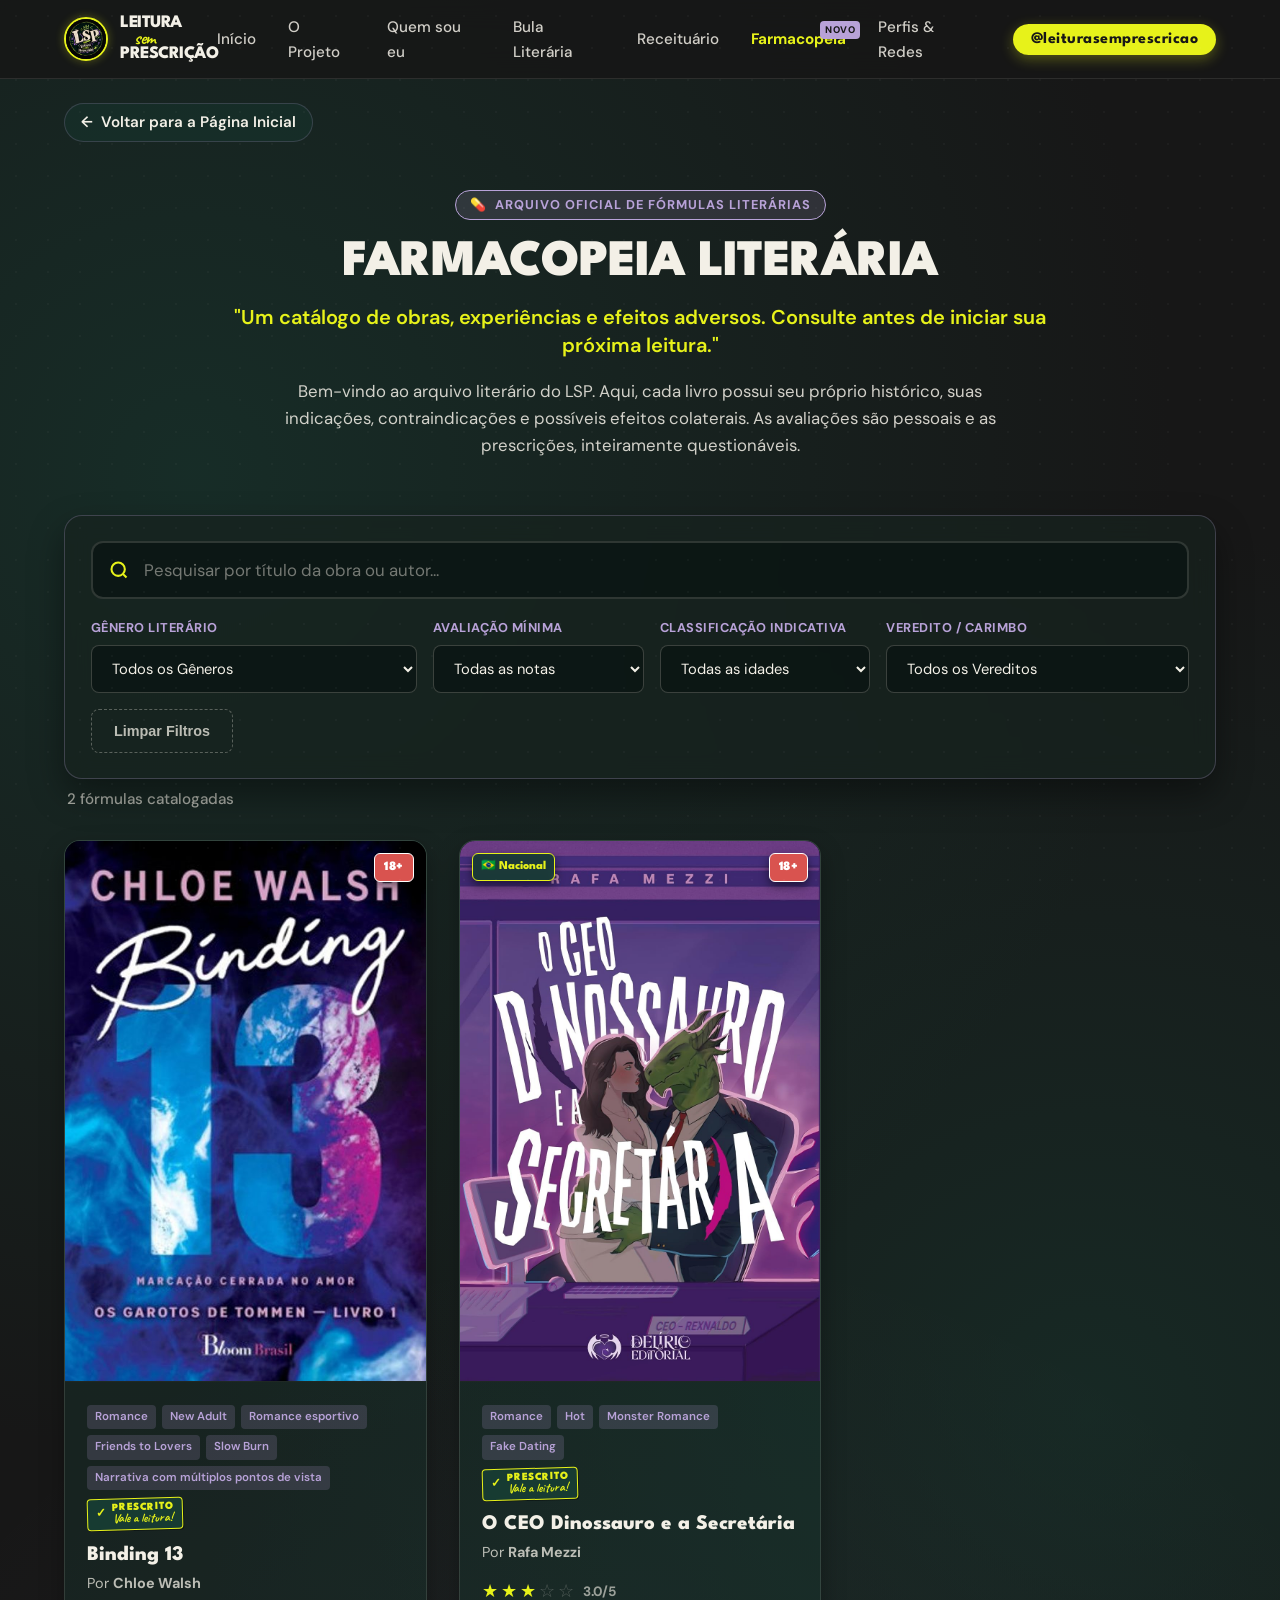
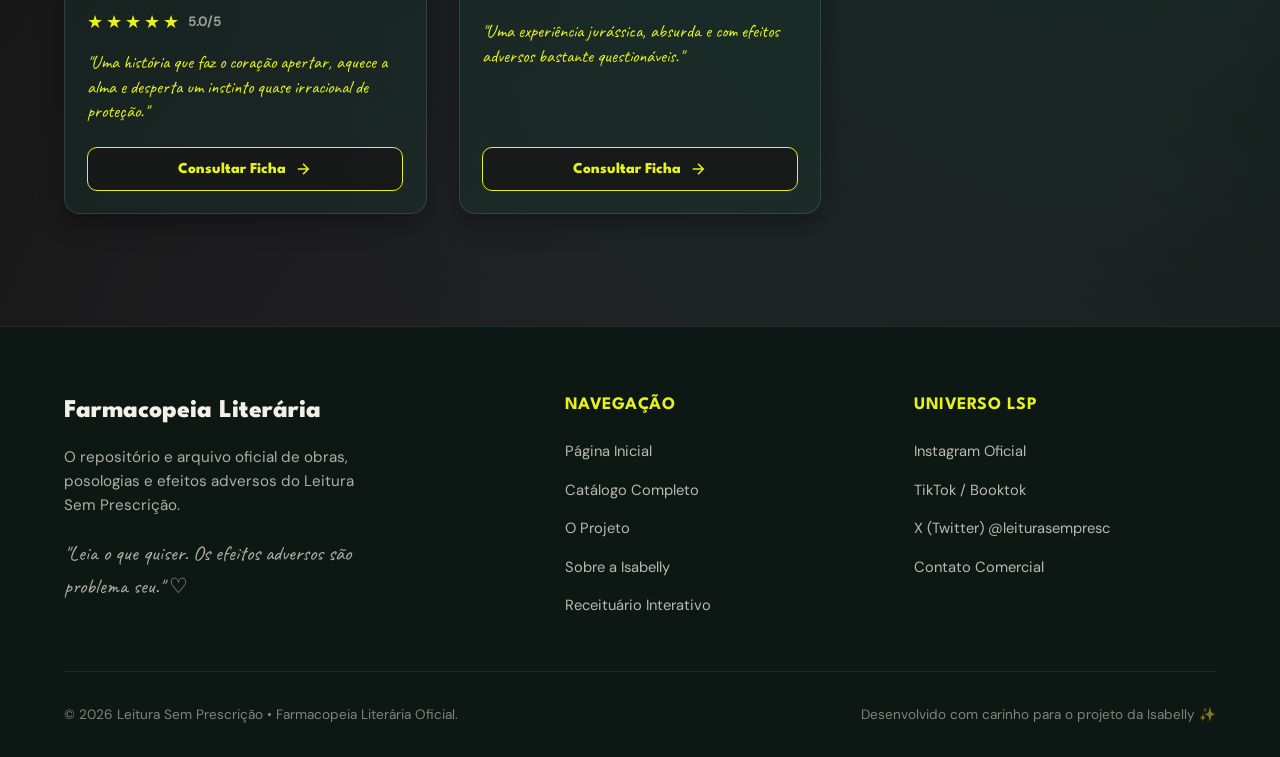
==== commit bc1b1d3c: "atualização" ====
--- a/farmacopeia.html
+++ b/farmacopeia.html
@@ -123,6 +123,16 @@
             </select>
           </div>
 
+          <div class="filter-item">
+            <label for="filterCarimbo">Veredito / Carimbo</label>
+            <select id="filterCarimbo" class="custom-select">
+              <option value="">Todos os Vereditos</option>
+              <option value="PRESCRITO">✓ Prescrito (Vale a leitura!)</option>
+              <option value="USO COM CAUTELA">⚠️ Uso com Cautela (Leia a bula!)</option>
+              <option value="CONTRAINDICADO">✕ Contraindicado (Não recomendo!)</option>
+            </select>
+          </div>
+
           <button type="button" id="btnLimparFiltros" class="btn-limpar">
             <span>Limpar Filtros</span>
           </button>
--- a/assets/css/farmacopeia.css
+++ b/assets/css/farmacopeia.css
@@ -381,11 +381,20 @@
   flex-grow: 1;
 }
 
+.book-card-top-meta {
+  display: flex;
+  justify-content: space-between;
+  align-items: flex-start;
+  gap: 8px;
+  margin-bottom: 0.8rem;
+  flex-wrap: wrap;
+}
+
 .book-card-genres {
   display: flex;
   flex-wrap: wrap;
   gap: 6px;
-  margin-bottom: 0.8rem;
+  flex: 1 1 auto;
 }
 
 .badge-genero {
@@ -676,6 +685,13 @@
   box-shadow: 0 2px 6px rgba(217, 83, 79, 0.4);
 }
 
+.ficha-book-subtitle {
+  font-size: 1.35rem;
+  color: var(--color-green-deep);
+  margin: -2px 0 6px 0;
+  font-weight: 700;
+}
+
 .ficha-list-items {
   margin: 0;
   padding-left: 1.2rem;
@@ -835,7 +851,169 @@
   border-left: 5px solid var(--color-green-deep);
 }
 
-/* Veredito */
+/* ============================================================
+   SEÇÃO EFEITOS ADVERSOS LITERÁRIOS (ESTÉTICA DE BULA LSP)
+   ============================================================ */
+.block-efeitos-adversos {
+  border-left: 5px solid var(--color-lilac);
+  background: #fdfcf9;
+}
+
+.effects-intro-text {
+  font-size: 0.92rem !important;
+  color: #666 !important;
+  margin-bottom: 1.2rem !important;
+  font-style: italic;
+}
+
+.effects-subgroup {
+  margin-bottom: 1.5rem;
+}
+
+.effects-subgroup:last-child {
+  margin-bottom: 0.5rem;
+}
+
+.effects-subgroup-title {
+  display: flex;
+  align-items: center;
+  gap: 8px;
+  font-family: var(--font-title);
+  font-size: 0.85rem;
+  font-weight: 800;
+  text-transform: uppercase;
+  letter-spacing: 0.8px;
+  color: #171717;
+  margin-bottom: 0.8rem;
+  padding-bottom: 4px;
+  border-bottom: 1px dashed rgba(23, 23, 23, 0.15);
+}
+
+.subgroup-dot {
+  width: 8px;
+  height: 8px;
+  border-radius: 50%;
+  display: inline-block;
+}
+
+.dot-observed {
+  background: var(--color-green-deep);
+}
+
+.dot-possible {
+  background: var(--color-lilac);
+}
+
+.effects-grid {
+  display: grid;
+  grid-template-columns: repeat(auto-fill, minmax(260px, 1fr));
+  gap: 0.9rem;
+}
+
+.adverse-effect-card {
+  padding: 1rem;
+  border-radius: 8px;
+  border-width: 1px;
+  border-style: solid;
+  transition: transform 0.2s ease, box-shadow 0.2s ease;
+  position: relative;
+  display: flex;
+  flex-direction: column;
+}
+
+.adverse-effect-card:hover {
+  transform: translateY(-2px);
+  box-shadow: 0 4px 12px rgba(0, 0, 0, 0.08);
+}
+
+/* Card: Efeito Observado (Verde escuro / Amarelo / Off-white) */
+.effect-observed {
+  background: #f4f8f6;
+  border-color: rgba(24, 60, 50, 0.25);
+  border-left: 3px solid var(--color-green-deep);
+}
+
+/* Card: Efeito Possível (Lilás / Neutro) */
+.effect-possible {
+  background: #f8f5fb;
+  border-color: rgba(185, 160, 210, 0.35);
+  border-left: 3px solid var(--color-lilac);
+}
+
+.effect-header-row {
+  display: flex;
+  align-items: flex-start;
+  gap: 8px;
+  margin-bottom: 0.4rem;
+}
+
+.effect-badge {
+  font-family: var(--font-title);
+  font-size: 0.65rem;
+  font-weight: 900;
+  letter-spacing: 0.6px;
+  padding: 2px 6px;
+  border-radius: 4px;
+  flex-shrink: 0;
+  text-transform: uppercase;
+}
+
+.badge-observed {
+  background: var(--color-green-deep);
+  color: var(--color-acid-yellow);
+}
+
+.badge-possible {
+  background: var(--color-lilac);
+  color: #171717;
+}
+
+.effect-name {
+  font-family: var(--font-title);
+  font-size: 0.98rem;
+  font-weight: 800;
+  color: var(--color-green-deep);
+  line-height: 1.25;
+  margin: 0;
+}
+
+.effect-desc {
+  font-size: 0.88rem !important;
+  color: #3b3b3b !important;
+  line-height: 1.45 !important;
+  margin: 0 !important;
+}
+
+/* Nota Clínica de Prontuário */
+.effects-clinical-note {
+  margin-top: 1.2rem;
+  padding: 0.9rem 1.2rem;
+  background: rgba(231, 242, 26, 0.15);
+  border: 1px dashed var(--color-green-deep);
+  border-radius: 6px;
+  font-size: 1.15rem;
+  color: var(--color-green-deep);
+  line-height: 1.35;
+}
+
+.effects-clinical-note strong {
+  font-family: var(--font-title);
+  font-size: 0.8rem;
+  letter-spacing: 0.5px;
+  text-transform: uppercase;
+  display: block;
+  margin-bottom: 2px;
+  color: #171717;
+}
+
+/* Veredito & Carimbo */
+.ficha-veredito-wrapper {
+  display: flex;
+  flex-direction: column;
+  gap: 1.2rem;
+  margin-top: 0.5rem;
+}
+
 .ficha-veredito-box {
   background: var(--color-green-deep);
   color: var(--color-offwhite);
@@ -871,6 +1049,165 @@
   text-align: right;
 }
 
+/* ============================================================
+   SISTEMA DE CARIMBOS EDITORIAIS LSP (PRONTUÁRIO GRÁFICO)
+   ============================================================ */
+
+/* Carimbo Base */
+.stamp-editorial {
+  display: inline-flex;
+  user-select: none;
+  font-family: var(--font-title);
+  text-transform: uppercase;
+  border-style: solid;
+  position: relative;
+  transition: transform 0.2s ease;
+}
+
+/* 1. Variante Card (Discreto, legível e estilizado) */
+.stamp-card {
+  align-items: center;
+  gap: 6px;
+  padding: 3px 8px;
+  border-width: 1.5px;
+  border-radius: 4px;
+  transform: rotate(-1.5deg);
+  font-size: 0.68rem;
+  font-weight: 800;
+  letter-spacing: 0.5px;
+  box-shadow: 1px 1px 0 rgba(0, 0, 0, 0.4);
+}
+
+.stamp-card:hover {
+  transform: rotate(0deg) scale(1.04);
+}
+
+.stamp-card .stamp-icon {
+  font-size: 0.75rem;
+  font-weight: 900;
+  line-height: 1;
+}
+
+.stamp-card .stamp-text-group {
+  display: flex;
+  flex-direction: column;
+  line-height: 1.05;
+}
+
+.stamp-card .stamp-main-text {
+  font-weight: 900;
+  letter-spacing: 0.6px;
+}
+
+.stamp-card .stamp-sub-text {
+  font-family: var(--font-hand);
+  text-transform: none;
+  font-size: 0.8rem;
+  letter-spacing: 0;
+  margin-top: -1px;
+}
+
+/* 2. Variante Ficha Detalhada (Carimbo de Prontuário Manuscrito/Oficial) */
+.stamp-ficha {
+  padding: 10px 18px;
+  border-width: 3px;
+  border-radius: 6px;
+  transform: rotate(-2deg);
+  box-shadow: 2px 3px 0 rgba(0, 0, 0, 0.25);
+  align-self: flex-start;
+  margin-bottom: 0.5rem;
+}
+
+.stamp-ficha .stamp-inner-border {
+  border-width: 1px;
+  border-style: dashed;
+  padding: 6px 14px;
+  border-radius: 3px;
+}
+
+.stamp-ficha .stamp-header-row {
+  display: flex;
+  align-items: center;
+  justify-content: space-between;
+  gap: 12px;
+  font-size: 0.65rem;
+  font-weight: 800;
+  letter-spacing: 1px;
+  opacity: 0.85;
+  margin-bottom: 2px;
+}
+
+.stamp-ficha .stamp-icon-large {
+  font-size: 1.1rem;
+  font-weight: 900;
+}
+
+.stamp-ficha .stamp-main-text-large {
+  font-family: var(--font-title);
+  font-size: 1.5rem;
+  font-weight: 900;
+  letter-spacing: 1.5px;
+  line-height: 1.1;
+}
+
+.stamp-ficha .stamp-sub-text-large {
+  font-family: var(--font-hand);
+  text-transform: none;
+  font-size: 1.25rem;
+  font-weight: 700;
+  line-height: 1.1;
+  margin-top: 2px;
+}
+
+/* ==========================================
+   CORES & IDENTIDADE DE CADA CLASSIFICAÇÃO
+   ========================================== */
+
+/* PRESCRITO: Verde Escuro predominante, texto em Amarelo Ácido / Off-white */
+.carimbo-prescrito {
+  background: var(--color-green-deep);
+  border-color: var(--color-acid-yellow);
+  color: var(--color-acid-yellow);
+}
+
+.stamp-ficha.carimbo-prescrito .stamp-inner-border {
+  border-color: rgba(231, 242, 26, 0.6);
+}
+
+.stamp-ficha.carimbo-prescrito .stamp-sub-text-large {
+  color: var(--color-offwhite);
+}
+
+/* USO COM CAUTELA: Amarelo Ácido predominante, texto Preto */
+.carimbo-cautela {
+  background: var(--color-acid-yellow);
+  border-color: #171717;
+  color: #171717;
+}
+
+.stamp-ficha.carimbo-cautela .stamp-inner-border {
+  border-color: rgba(23, 23, 23, 0.5);
+}
+
+.stamp-ficha.carimbo-cautela .stamp-sub-text-large {
+  color: #171717;
+}
+
+/* CONTRAINDICADO: Preto predominante, texto em Amarelo Ácido */
+.carimbo-contraindicado {
+  background: #171717;
+  border-color: var(--color-acid-yellow);
+  color: var(--color-acid-yellow);
+}
+
+.stamp-ficha.carimbo-contraindicado .stamp-inner-border {
+  border-color: rgba(231, 242, 26, 0.5);
+}
+
+.stamp-ficha.carimbo-contraindicado .stamp-sub-text-large {
+  color: #ff6b6b;
+}
+
 /* Responsividade da Farmacopeia */
 @media (max-width: 900px) {
   .ficha-main-grid {
